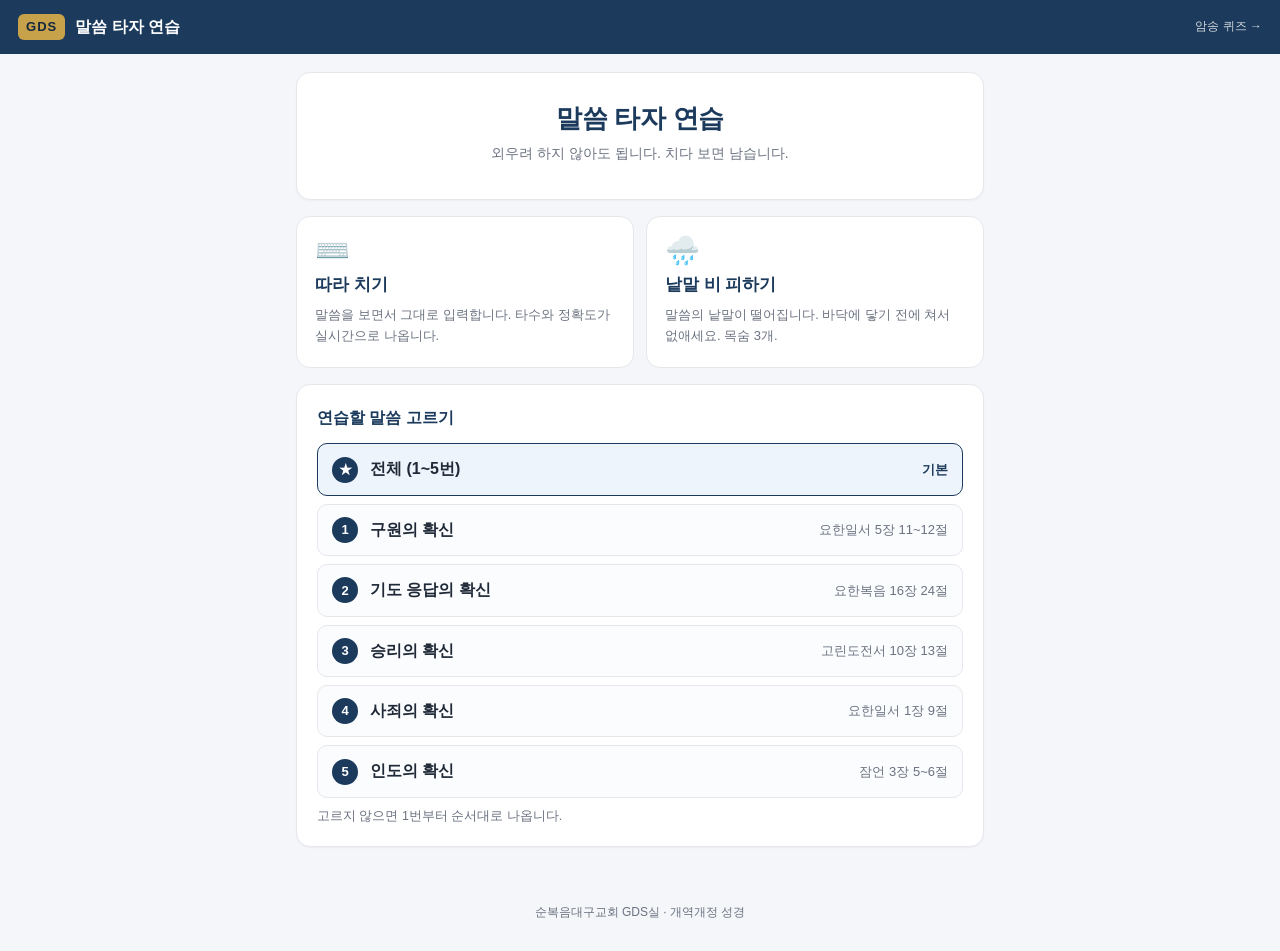
==== typing.html @ 1fc4ce62 "말씀 타자 연습 페이지 추가 - 따라 치기: 글자 단위 정오 표시, 두벌식 타수/정확도 실시간 계산 - 낱말 비 피하기: 어절 낙하 아케이드, 콤보/단계/목숨 3개 - 백그라운드 " ====
<!DOCTYPE html>
<html lang="ko">
<head>
<meta charset="utf-8" />
<meta name="viewport" content="width=device-width, initial-scale=1, viewport-fit=cover" />
<title>GDS 말씀 타자 연습</title>
<meta name="description" content="순복음대구교회 GDS실 - 5대 확신 말씀으로 하는 타자 연습 게임" />
<meta name="theme-color" content="#1b3a5c" />
<link rel="stylesheet" href="styles.css" />
<link rel="stylesheet" href="typing.css" />
<link rel="icon" href="data:image/svg+xml,<svg xmlns='http://www.w3.org/2000/svg' viewBox='0 0 100 100'><text y='.9em' font-size='90'>⌨️</text></svg>" />
</head>
<body>

<header class="topbar">
  <div class="brand">
    <span class="brand-mark">GDS</span>
    <span class="brand-text">말씀 타자 연습</span>
  </div>
  <a class="version link-plain" href="index.html">암송 퀴즈 →</a>
</header>

<main class="wrap">

  <!-- 홈 -->
  <section id="tHome">
    <div class="card hero">
      <h1>말씀 타자 연습</h1>
      <p class="lead">외우려 하지 않아도 됩니다. 치다 보면 남습니다.</p>
    </div>

    <div class="mode-grid">
      <button class="mode-card" data-mode="follow">
        <span class="mode-emoji">⌨️</span>
        <span class="mode-name">따라 치기</span>
        <span class="mode-desc">말씀을 보면서 그대로 입력합니다. 타수와 정확도가 실시간으로 나옵니다.</span>
      </button>
      <button class="mode-card" data-mode="rain">
        <span class="mode-emoji">🌧️</span>
        <span class="mode-name">낱말 비 피하기</span>
        <span class="mode-desc">말씀의 낱말이 떨어집니다. 바닥에 닿기 전에 쳐서 없애세요. 목숨 3개.</span>
      </button>
    </div>

    <div class="card">
      <p class="card-title">연습할 말씀 고르기</p>
      <ul id="tVerseList" class="verse-list"></ul>
      <p class="help">고르지 않으면 1번부터 순서대로 나옵니다.</p>
    </div>

    <div id="tBest" class="card history"></div>
  </section>

  <!-- 따라 치기 -->
  <section id="tFollow" hidden>
    <div class="hud">
      <div class="hud-item"><span>타수</span><strong id="fSpeed">0</strong></div>
      <div class="hud-item"><span>정확도</span><strong id="fAcc">100%</strong></div>
      <div class="hud-item"><span>진행</span><strong id="fProg">1/1</strong></div>
    </div>
    <div class="card">
      <p class="type-ref" id="fRef"></p>
      <p class="type-target" id="fTarget"></p>
      <textarea id="fInput" class="type-input" rows="3" autocomplete="off" autocorrect="off"
                autocapitalize="off" spellcheck="false" placeholder="여기에 그대로 입력하세요"></textarea>
      <div class="btn-row">
        <button id="fQuit" class="btn ghost">그만하기</button>
        <button id="fSkip" class="btn primary">건너뛰기</button>
      </div>
    </div>
  </section>

  <!-- 낱말 비 -->
  <section id="tRain" hidden>
    <div class="hud">
      <div class="hud-item"><span>점수</span><strong id="rScore">0</strong></div>
      <div class="hud-item"><span>콤보</span><strong id="rCombo">0</strong></div>
      <div class="hud-item"><span>단계</span><strong id="rLevel">1</strong></div>
      <div class="hud-item"><span>목숨</span><strong id="rLives">♥♥♥</strong></div>
    </div>
    <p class="type-ref" id="rRef"></p>
    <div id="rArea" class="play-area"></div>
    <input id="rInput" class="type-input one-line" type="text" autocomplete="off" autocorrect="off"
           autocapitalize="off" spellcheck="false" placeholder="낱말을 치고 Enter" />
    <div class="btn-row">
      <button id="rQuit" class="btn ghost">그만하기</button>
    </div>
  </section>

  <!-- 결과 -->
  <section id="tResult" hidden>
    <div class="card">
      <h2 class="quiz-title" id="resTitle">결과</h2>
      <div id="resBody" class="summary"></div>
      <p id="resNote" class="help"></p>
      <div class="btn-row">
        <button id="resHome" class="btn ghost">처음으로</button>
        <button id="resAgain" class="btn primary">한 번 더</button>
      </div>
    </div>
  </section>

</main>

<footer class="foot">순복음대구교회 GDS실 · 개역개정 성경</footer>

<script src="data.js"></script>
<script src="typing.js"></script>
</body>
</html>
---- styles.css ----
:root {
  --navy: #1b3a5c;
  --navy-dark: #12283f;
  --gold: #c8a24a;
  --bg: #f4f6f9;
  --card: #ffffff;
  --text: #1f2937;
  --muted: #6b7280;
  --line: #e5e7eb;
  --green: #14804a;
  --green-bg: #e7f6ee;
  --red: #c0392b;
  --red-bg: #fdecea;
  --amber: #a16207;
  --amber-bg: #fef6e0;
  --radius: 14px;
}

* { box-sizing: border-box; }

html, body {
  margin: 0;
  padding: 0;
  background: var(--bg);
  color: var(--text);
  font-family: "Pretendard", -apple-system, BlinkMacSystemFont, "Malgun Gothic", "맑은 고딕",
    "Apple SD Gothic Neo", "Noto Sans KR", sans-serif;
  line-height: 1.65;
  -webkit-text-size-adjust: 100%;
}

/* 상단바 */
.topbar {
  display: flex;
  align-items: center;
  justify-content: space-between;
  gap: 12px;
  padding: 14px 18px;
  background: var(--navy);
  color: #fff;
}
.brand { display: flex; align-items: center; gap: 10px; }
.brand-mark {
  font-weight: 800;
  letter-spacing: .08em;
  background: var(--gold);
  color: var(--navy-dark);
  padding: 2px 8px;
  border-radius: 6px;
  font-size: 13px;
}
.brand-text { font-weight: 700; font-size: 16px; }
.version { font-size: 12px; opacity: .75; }

.wrap {
  max-width: 720px;
  margin: 0 auto;
  padding: 18px 16px 40px;
}

/* 카드 */
.card {
  background: var(--card);
  border: 1px solid var(--line);
  border-radius: var(--radius);
  padding: 20px;
  margin-bottom: 16px;
  box-shadow: 0 1px 2px rgba(16, 24, 40, .04);
}
.card:empty { display: none; }

.hero { text-align: center; }
.hero h1 {
  margin: 4px 0 2px;
  font-size: 26px;
  color: var(--navy);
  letter-spacing: -.01em;
}
.lead { margin: 0 0 14px; color: var(--muted); font-size: 14px; }
.desc { font-size: 15px; color: var(--text); margin: 0 0 20px; }
.card-title { font-weight: 700; margin: 0 0 12px; color: var(--navy); }

/* 확신 목록 */
.verse-list { list-style: none; margin: 0; padding: 0; }
.verse-list li + li { margin-top: 8px; }
.verse-item {
  width: 100%;
  display: flex;
  align-items: center;
  gap: 12px;
  padding: 12px 14px;
  background: #fbfcfe;
  border: 1px solid var(--line);
  border-radius: 10px;
  cursor: pointer;
  font: inherit;
  text-align: left;
  color: var(--text);
}
.verse-item:hover { border-color: var(--navy); background: #f4f8fd; }
.verse-item .num {
  width: 26px; height: 26px; flex: none;
  display: grid; place-items: center;
  background: var(--navy); color: #fff;
  border-radius: 50%; font-size: 13px; font-weight: 700;
}
.verse-item .name { flex: 1; font-weight: 600; }
.verse-item .go { font-size: 13px; color: var(--muted); }

/* 진행바 */
.progress { display: flex; align-items: center; gap: 12px; margin-bottom: 14px; }
.progress-track { flex: 1; height: 8px; background: #e3e8ef; border-radius: 99px; overflow: hidden; }
.progress-bar { height: 100%; width: 0; background: var(--navy); transition: width .3s ease; }
.progress-text { font-size: 13px; color: var(--muted); font-variant-numeric: tabular-nums; }

.quiz-title {
  margin: 0 0 16px;
  font-size: 22px;
  color: var(--navy);
  border-bottom: 2px solid var(--gold);
  padding-bottom: 10px;
}

.step-label {
  font-size: 12px;
  font-weight: 700;
  letter-spacing: .04em;
  color: var(--gold);
  margin: 0 0 6px;
}
.prompt { margin: 0 0 14px; font-size: 16px; }
.help { font-size: 12.5px; color: var(--muted); margin: 8px 0 0; }

/* 입력 */
.text-input, .text-area {
  width: 100%;
  padding: 12px 14px;
  font: inherit;
  font-size: 16px;
  border: 1.5px solid var(--line);
  border-radius: 10px;
  background: #fff;
  color: var(--text);
}
.text-area { line-height: 1.8; resize: vertical; }
.text-input:focus, .text-area:focus {
  outline: none;
  border-color: var(--navy);
  box-shadow: 0 0 0 3px rgba(27, 58, 92, .12);
}

.hint-box {
  margin-top: 10px;
  padding: 12px 14px;
  background: var(--amber-bg);
  border: 1px dashed var(--amber);
  border-radius: 10px;
  color: var(--amber);
  font-size: 15px;
  line-height: 1.9;
  word-break: keep-all;
}

/* 버튼 */
.btn-row { display: flex; gap: 10px; margin-top: 18px; }
.btn {
  flex: 1;
  padding: 13px 18px;
  font: inherit;
  font-weight: 700;
  font-size: 15px;
  border-radius: 10px;
  border: 1.5px solid transparent;
  cursor: pointer;
  transition: filter .15s ease;
}
.btn:active { filter: brightness(.94); }
.btn.primary { background: var(--navy); color: #fff; }
.btn.primary:hover { background: var(--navy-dark); }
.btn.ghost { background: #fff; color: var(--navy); border-color: var(--navy); }
.btn.ghost:hover { background: #f1f5fa; }
.btn.big { width: 100%; padding: 15px; font-size: 16px; }
.btn.link {
  display: block;
  width: auto;
  margin: 0 auto;
  background: none;
  border: none;
  color: var(--muted);
  font-weight: 500;
  font-size: 14px;
  text-decoration: underline;
}

/* 구절 채점 결과 */
.verdict {
  font-weight: 800;
  font-size: 18px;
  padding: 12px 14px;
  border-radius: 10px;
  margin-bottom: 14px;
}
.verdict.good { background: var(--green-bg); color: var(--green); }
.verdict.bad { background: var(--red-bg); color: var(--red); }

.compare .row { display: flex; gap: 10px; align-items: baseline; padding: 6px 0; }
.compare .tag {
  flex: none; width: 40px;
  font-size: 12px; font-weight: 700; color: var(--muted);
}
.compare .val { font-size: 16px; }
.compare .val.wrong { color: var(--red); text-decoration: line-through; }
.compare .val.correct { color: var(--green); font-weight: 700; }

/* 본문 채점 결과 */
.score-box {
  text-align: center;
  padding: 16px;
  border-radius: 12px;
  margin-bottom: 16px;
}
.score-box.perfect { background: var(--green-bg); color: var(--green); }
.score-box.good { background: var(--amber-bg); color: var(--amber); }
.score-box.bad { background: var(--red-bg); color: var(--red); }
.score-num { font-size: 40px; font-weight: 800; line-height: 1.1; }
.score-num span { font-size: 18px; margin-left: 2px; }
.score-label { font-size: 13.5px; opacity: .9; }

.diff-block { margin-bottom: 14px; }
.diff-title {
  font-size: 13px; font-weight: 700; color: var(--muted);
  margin: 0 0 6px; display: flex; align-items: center; gap: 8px;
}
.legend { font-weight: 600; font-size: 11.5px; padding: 2px 7px; border-radius: 99px; }
.bad-legend { background: var(--red-bg); color: var(--red); }
.miss-legend { background: #fdf0d5; color: var(--amber); }
.sp-legend { background: #e8eefc; color: #2c5bb5; }

.diff-body {
  margin: 0;
  padding: 12px 14px;
  background: #fafbfc;
  border: 1px solid var(--line);
  border-radius: 10px;
  font-size: 16px;
  line-height: 2;
  word-break: keep-all;
}
.tk { padding: 1px 2px; border-radius: 4px; }
.tk.ok { color: var(--text); }
.tk.bad { background: var(--red-bg); color: var(--red); text-decoration: line-through; font-weight: 600; }
.tk.miss { background: #fdf0d5; color: var(--amber); font-weight: 700; text-decoration: underline; }
.tk.sp { background: #e8eefc; color: #2c5bb5; text-decoration: underline dotted; }

.verse-ref { text-align: right; font-size: 12.5px; color: var(--muted); }

/* 결과 화면 */
.summary { display: flex; gap: 12px; margin-bottom: 16px; }
.sum-item {
  flex: 1;
  background: #f7f9fc;
  border: 1px solid var(--line);
  border-radius: 10px;
  padding: 12px;
  text-align: center;
}
.sum-item span { display: block; font-size: 12.5px; color: var(--muted); }
.sum-item strong { font-size: 22px; color: var(--navy); }

.result-table table { width: 100%; border-collapse: collapse; font-size: 14.5px; }
.result-table th, .result-table td {
  padding: 10px 8px;
  border-bottom: 1px solid var(--line);
  text-align: left;
}
.result-table th { font-size: 12.5px; color: var(--muted); font-weight: 600; }
.result-table td.n, .result-table td.c, .result-table th:nth-child(1),
.result-table th:nth-child(3), .result-table th:nth-child(4) { text-align: center; width: 15%; }
.result-table td.n { width: 8%; color: var(--muted); }
.result-table td.t { font-weight: 600; }
.result-table .sub { display: block; font-size: 12px; color: var(--muted); font-weight: 400; }
.ok-mark { color: var(--green); font-weight: 800; }
.x-mark { color: var(--red); font-weight: 800; }

/* 타자 연습 안내 */
.typing-cta {
  display: flex;
  align-items: center;
  gap: 14px;
  text-decoration: none;
  color: var(--text);
  transition: border-color .15s ease;
}
.typing-cta:hover { border-color: var(--navy); }
.cta-emoji { font-size: 26px; flex: none; }
.cta-text { flex: 1; font-size: 13.5px; color: var(--muted); line-height: 1.6; }
.cta-text strong { display: block; font-size: 15px; color: var(--navy); }
.cta-go { font-size: 20px; color: var(--navy); flex: none; }

/* 기록 */
.history .hist-title { font-weight: 700; color: var(--navy); margin: 0 0 8px; font-size: 14px; }
.history ul { list-style: none; margin: 0; padding: 0; }
.history li {
  display: flex; justify-content: space-between;
  font-size: 13px; color: var(--muted);
  padding: 5px 0; border-bottom: 1px dashed var(--line);
}
.history li:last-child { border-bottom: none; }

.foot { text-align: center; font-size: 12px; color: var(--muted); padding: 0 0 28px; }

@media (max-width: 480px) {
  .hero h1 { font-size: 23px; }
  .quiz-title { font-size: 20px; }
  .card { padding: 16px; }
  .btn-row { flex-direction: column-reverse; }
}
---- typing.css ----
/* 말씀 타자 연습 전용 스타일 (styles.css 의 토큰을 함께 씀) */

.link-plain { color: #fff; opacity: .8; text-decoration: none; font-size: 12px; }
.link-plain:hover { opacity: 1; text-decoration: underline; }

/* 모드 선택 */
.mode-grid { display: grid; grid-template-columns: 1fr 1fr; gap: 12px; margin-bottom: 16px; }
.mode-card {
  display: flex;
  flex-direction: column;
  gap: 6px;
  padding: 20px 18px;
  background: var(--card);
  border: 1px solid var(--line);
  border-radius: var(--radius);
  cursor: pointer;
  font: inherit;
  text-align: left;
  color: var(--text);
  transition: border-color .15s ease, transform .15s ease;
}
.mode-card:hover { border-color: var(--navy); transform: translateY(-2px); }
.mode-emoji { font-size: 28px; line-height: 1; }
.mode-name { font-weight: 800; font-size: 17px; color: var(--navy); }
.mode-desc { font-size: 13px; color: var(--muted); line-height: 1.6; }

.verse-item.picked { border-color: var(--navy); background: #eef4fb; }
.verse-item.picked .go { color: var(--navy); font-weight: 600; }

/* 상단 지표 */
.hud { display: flex; gap: 10px; margin-bottom: 14px; }
.hud-item {
  flex: 1;
  background: var(--navy);
  color: #fff;
  border-radius: 10px;
  padding: 8px 10px;
  text-align: center;
}
.hud-item span { display: block; font-size: 11.5px; opacity: .75; }
.hud-item strong { font-size: 20px; font-variant-numeric: tabular-nums; }

/* 따라 치기 */
.type-ref { font-size: 13px; color: var(--gold); font-weight: 700; margin: 0 0 10px; }

.type-target {
  margin: 0 0 14px;
  padding: 14px 16px;
  background: #fafbfc;
  border: 1px solid var(--line);
  border-radius: 10px;
  font-size: 19px;
  line-height: 2.1;
  word-break: keep-all;
  letter-spacing: .01em;
}
.ch { border-radius: 3px; }
.ch.ok { color: var(--green); }
.ch.wrong { background: var(--red-bg); color: var(--red); text-decoration: underline wavy; }
.ch.cur { background: var(--navy); color: #fff; }

.type-input {
  width: 100%;
  padding: 12px 14px;
  font: inherit;
  font-size: 17px;
  line-height: 1.8;
  border: 1.5px solid var(--line);
  border-radius: 10px;
  background: #fff;
  color: var(--text);
  resize: none;
}
.type-input:focus {
  outline: none;
  border-color: var(--navy);
  box-shadow: 0 0 0 3px rgba(27, 58, 92, .12);
}
.type-input.one-line { margin-top: 12px; }

/* 낱말 비 */
.play-area {
  position: relative;
  height: 360px;
  background: linear-gradient(180deg, #eef3fa 0%, #dde6f2 100%);
  border: 1px solid var(--line);
  border-radius: var(--radius);
  overflow: hidden;
  transition: background .2s ease;
}
.play-area::after {
  content: '';
  position: absolute;
  left: 0; right: 0; bottom: 0;
  height: 4px;
  background: repeating-linear-gradient(90deg, var(--navy) 0 10px, transparent 10px 18px);
  opacity: .5;
}
.play-area.hit { background: linear-gradient(180deg, #fbe9e7 0%, #f6d6d2 100%); }

.falling-word {
  position: absolute;
  top: 0;
  padding: 5px 11px;
  background: #fff;
  border: 1px solid var(--navy);
  border-radius: 8px;
  font-size: 16px;
  font-weight: 600;
  color: var(--navy);
  white-space: nowrap;
  box-shadow: 0 2px 6px rgba(16, 24, 40, .12);
  will-change: transform;
}
.falling-word.cleared {
  background: var(--green);
  border-color: var(--green);
  color: #fff;
  transition: opacity .18s ease, transform .18s ease;
  opacity: 0;
}

@media (max-width: 480px) {
  .mode-grid { grid-template-columns: 1fr; }
  .play-area { height: 280px; }
  .type-target { font-size: 17px; line-height: 2; }
  .hud-item strong { font-size: 17px; }
  .falling-word { font-size: 14px; padding: 4px 9px; }
}
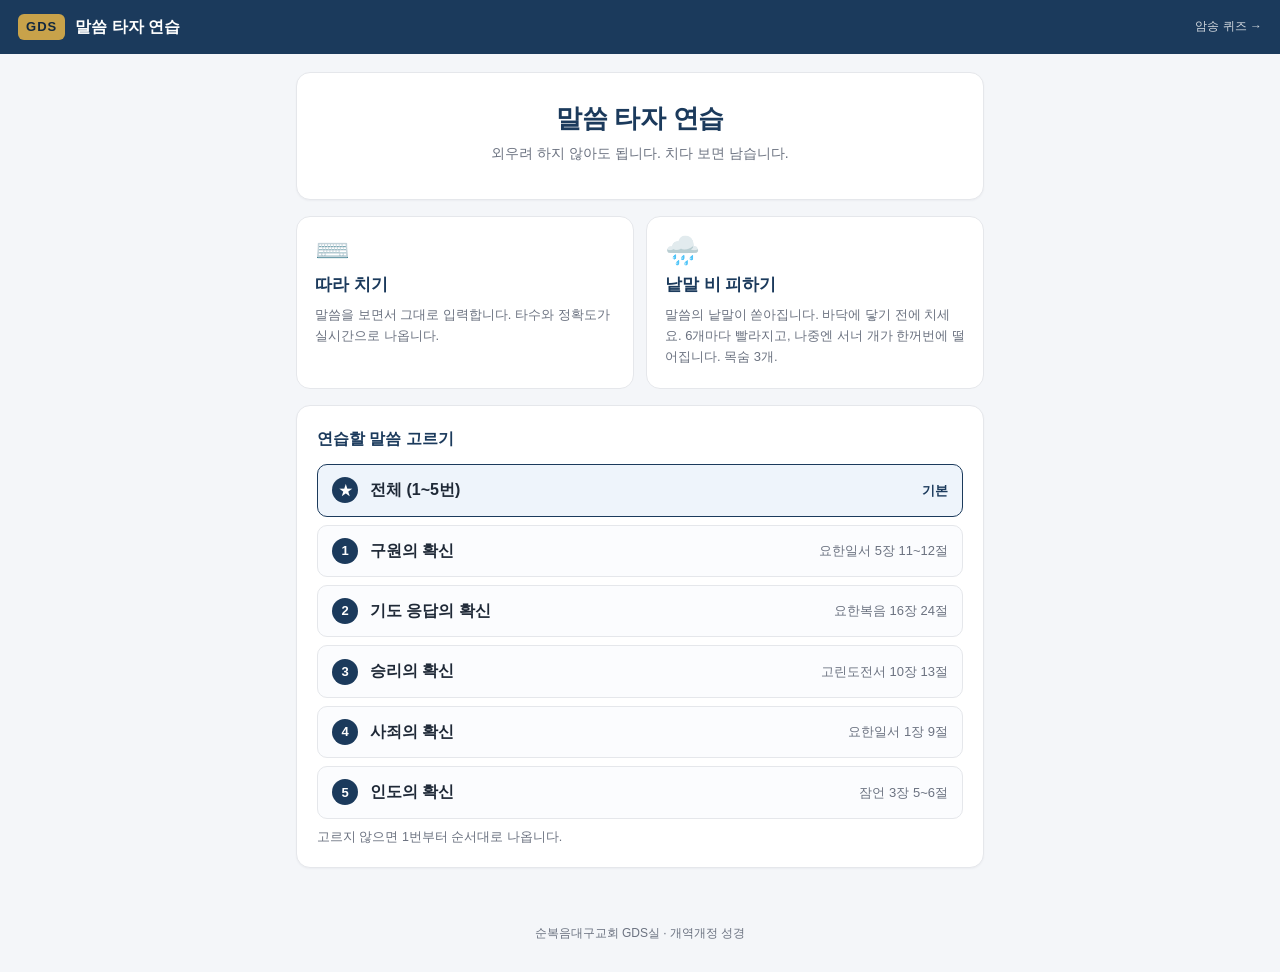
==== commit 630ea924: "낱말 비 피하기 난이도 상향 - 초기 낙하 9초 -> 5.6초, 최종 4.2초 -> 1.7초 - 생성 간격 2.2초 -> 1.4초, 최종 0.9초 -> 0.34초 - 단계 상승 1" ====
--- a/typing.html
+++ b/typing.html
@@ -38,7 +38,7 @@
       <button class="mode-card" data-mode="rain">
         <span class="mode-emoji">🌧️</span>
         <span class="mode-name">낱말 비 피하기</span>
-        <span class="mode-desc">말씀의 낱말이 떨어집니다. 바닥에 닿기 전에 쳐서 없애세요. 목숨 3개.</span>
+        <span class="mode-desc">말씀의 낱말이 쏟아집니다. 바닥에 닿기 전에 치세요. 6개마다 빨라지고, 나중엔 서너 개가 한꺼번에 떨어집니다. 목숨 3개.</span>
       </button>
     </div>
 
--- a/styles.css
+++ b/styles.css
@@ -255,9 +255,9 @@
 .verse-ref { text-align: right; font-size: 12.5px; color: var(--muted); }
 
 /* 결과 화면 */
-.summary { display: flex; gap: 12px; margin-bottom: 16px; }
+.summary { display: flex; flex-wrap: wrap; gap: 12px; margin-bottom: 16px; }
 .sum-item {
-  flex: 1;
+  flex: 1 1 120px;
   background: #f7f9fc;
   border: 1px solid var(--line);
   border-radius: 10px;
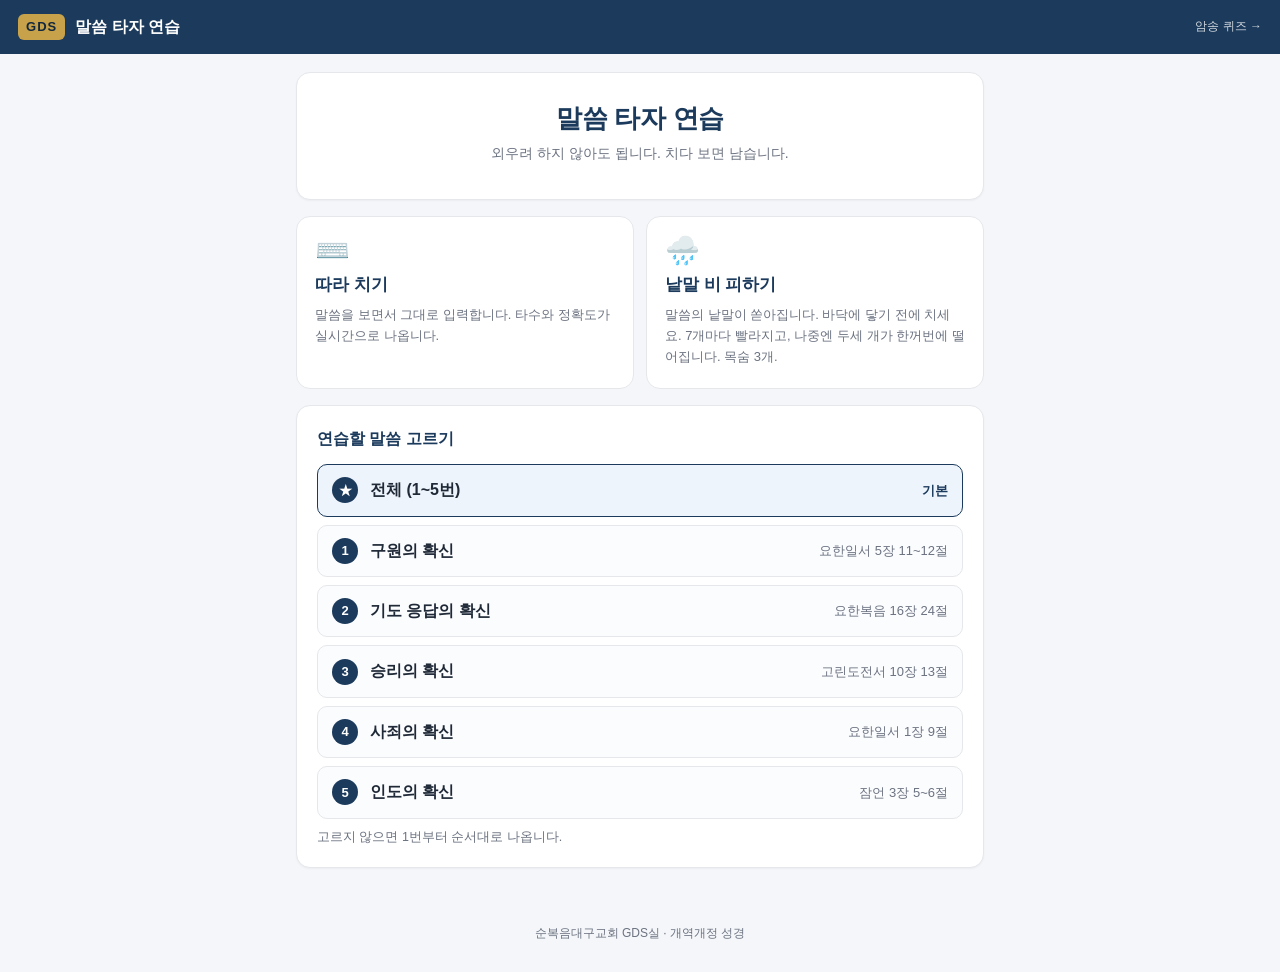
==== commit 6caaf0f3: "낱말 비 피하기 속도 한 단계 완화 - 1단계 낙하 6.8초 -> 7.8초, 수렴값 3.0초 -> 3.5초 - 1단계 생성 간격 1.6초 -> 1.85초, 수렴값 0.7초 -> 0" ====
--- a/typing.html
+++ b/typing.html
@@ -38,7 +38,7 @@
       <button class="mode-card" data-mode="rain">
         <span class="mode-emoji">🌧️</span>
         <span class="mode-name">낱말 비 피하기</span>
-        <span class="mode-desc">말씀의 낱말이 쏟아집니다. 바닥에 닿기 전에 치세요. 6개마다 빨라지고, 나중엔 서너 개가 한꺼번에 떨어집니다. 목숨 3개.</span>
+        <span class="mode-desc">말씀의 낱말이 쏟아집니다. 바닥에 닿기 전에 치세요. 7개마다 빨라지고, 나중엔 두세 개가 한꺼번에 떨어집니다. 목숨 3개.</span>
       </button>
     </div>
 
--- a/typing.css
+++ b/typing.css
@@ -51,7 +51,8 @@
   border-radius: 10px;
   font-size: 19px;
   line-height: 2.1;
-  word-break: keep-all;
+  white-space: pre-wrap;   /* 공백 보존 + 공백에서 줄바꿈 */
+  overflow-wrap: break-word;
   letter-spacing: .01em;
 }
 .ch { border-radius: 3px; }
@@ -81,7 +82,7 @@
 /* 낱말 비 */
 .play-area {
   position: relative;
-  height: 360px;
+  height: 470px;
   background: linear-gradient(180deg, #eef3fa 0%, #dde6f2 100%);
   border: 1px solid var(--line);
   border-radius: var(--radius);
@@ -122,7 +123,7 @@
 
 @media (max-width: 480px) {
   .mode-grid { grid-template-columns: 1fr; }
-  .play-area { height: 280px; }
+  .play-area { height: 380px; }
   .type-target { font-size: 17px; line-height: 2; }
   .hud-item strong { font-size: 17px; }
   .falling-word { font-size: 14px; padding: 4px 9px; }
